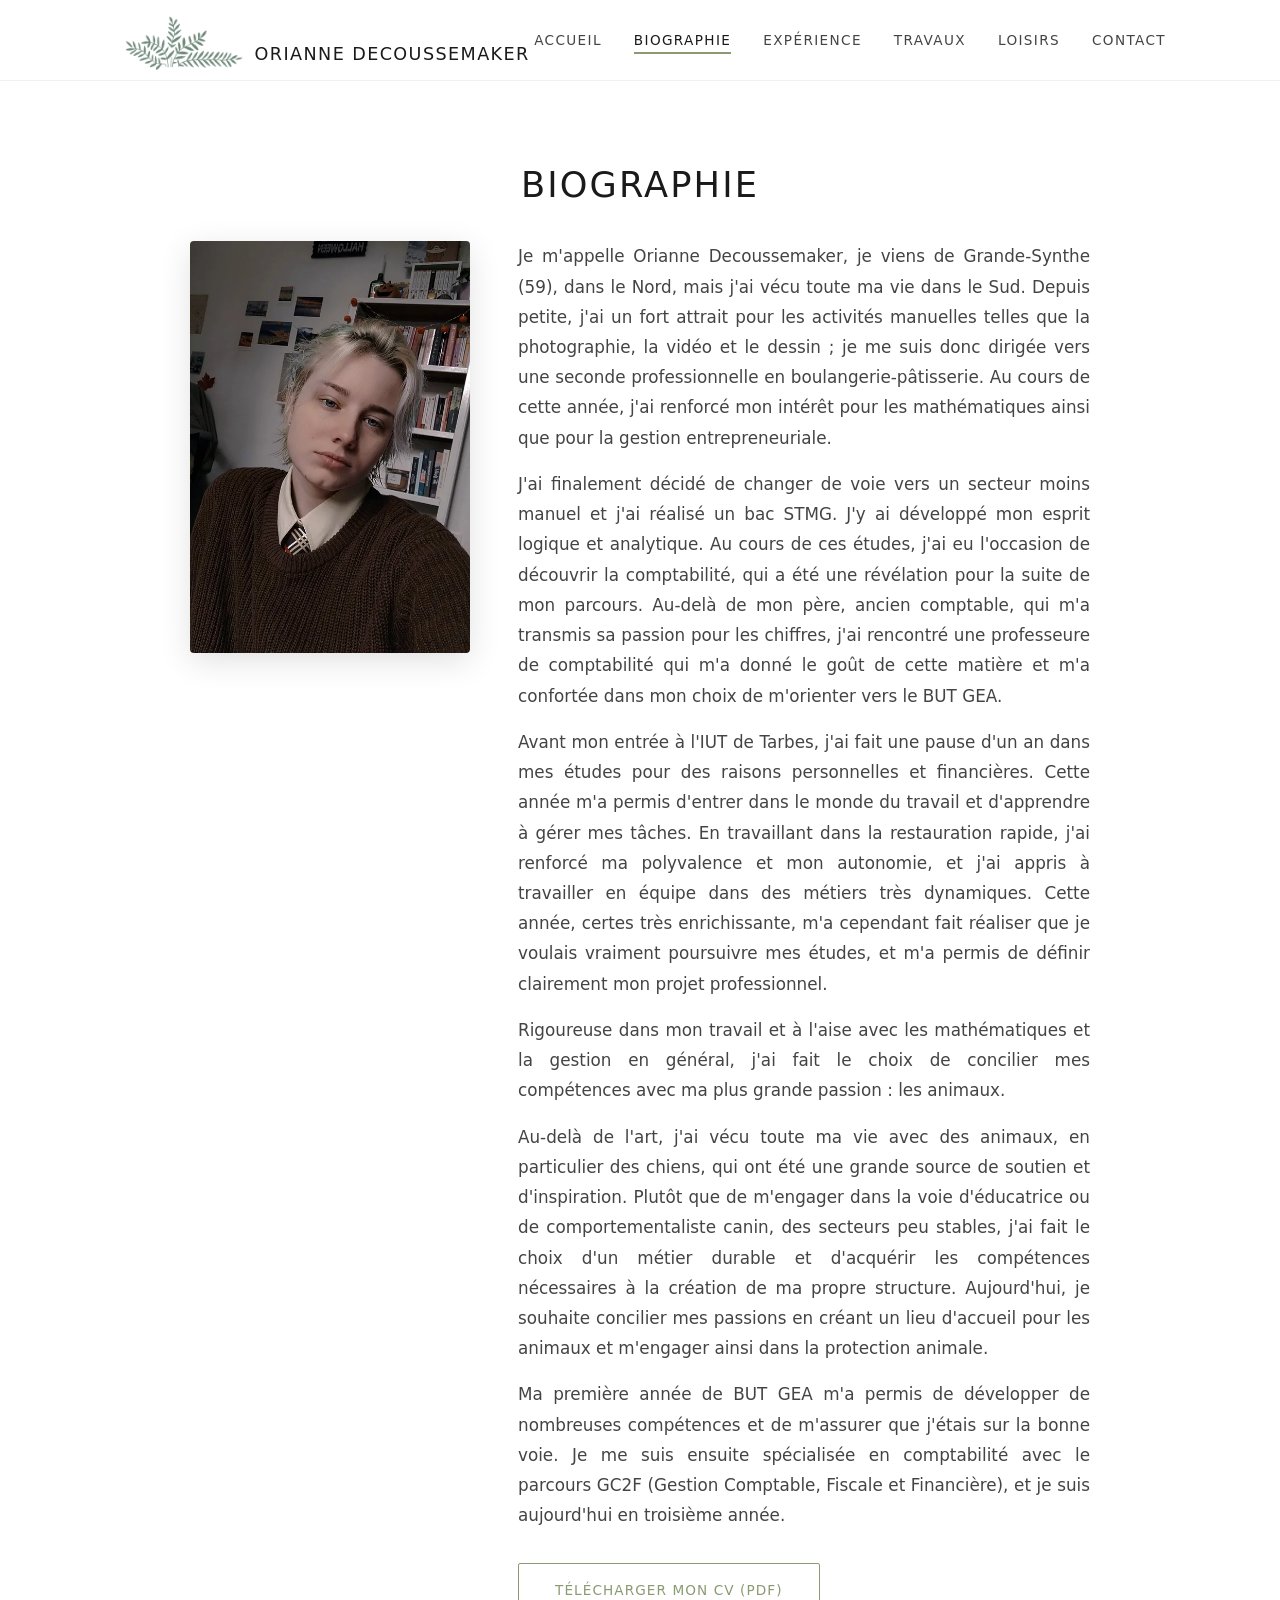
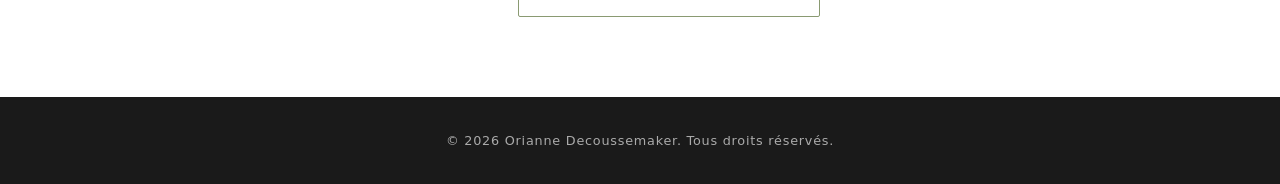
==== biographie.html @ 06bbc0cc "Restructuration du site, nouveaux textes Travaux et images optimisées - Navigation : Accueil, Biogra" ====
<!DOCTYPE html>
<html lang="fr">
<head>
  <meta charset="UTF-8">
  <meta name="viewport" content="width=device-width, initial-scale=1.0">
  <title>Biographie — Orianne Decoussemaker</title>
  <meta name="description" content="Parcours scolaire et professionnel d'Orianne Decoussemaker, étudiante en BUT GEA.">
  <link rel="icon" href="assets/images/feuille.webp" type="image/webp">
  <link rel="stylesheet" href="css/style.css">
</head>
<body>

  <nav class="navbar">
    <div class="container">
      <a href="index.html" class="logo"><img src="assets/images/feuille.webp" alt="" class="logo-leaf">Orianne Decoussemaker</a>
      <button class="menu-toggle" aria-label="Menu" aria-expanded="false">
        <span></span><span></span><span></span>
      </button>
      <ul class="nav-links">
        <li><a href="index.html">Accueil</a></li>
        <li><a href="biographie.html">Biographie</a></li>
        <li><a href="experience.html">Expérience</a></li>
        <li><a href="travaux.html">Travaux</a></li>
        <li><a href="loisirs.html">Loisirs</a></li>
        <li><a href="contact.html">Contact</a></li>
      </ul>
    </div>
  </nav>

  <main class="container">
    <section class="page-section">
      <h1 class="page-title">Biographie</h1>

      <div class="bio">
        <img src="assets/images/profil.webp" alt="Orianne Decoussemaker" class="bio-photo">
        <div class="bio-text">
          <p>
            Je m'appelle Orianne Decoussemaker, je viens de Grande-Synthe (59), dans le Nord,
            mais j'ai vécu toute ma vie dans le Sud. Depuis petite, j'ai un fort attrait pour
            les activités manuelles telles que la photographie, la vidéo et le dessin ; je me suis
            donc dirigée vers une seconde professionnelle en boulangerie-pâtisserie. Au cours de
            cette année, j'ai renforcé mon intérêt pour les mathématiques ainsi que pour la gestion
            entrepreneuriale.
          </p>
          <p>
            J'ai finalement décidé de changer de voie vers un secteur moins manuel et j'ai réalisé
            un bac STMG. J'y ai développé mon esprit logique et analytique. Au cours de ces études,
            j'ai eu l'occasion de découvrir la comptabilité, qui a été une révélation pour la suite
            de mon parcours. Au-delà de mon père, ancien comptable, qui m'a transmis sa passion pour
            les chiffres, j'ai rencontré une professeure de comptabilité qui m'a donné le goût
            de cette matière et m'a confortée dans mon choix de m'orienter vers le BUT GEA.
          </p>
          <p>
            Avant mon entrée à l'IUT de Tarbes, j'ai fait une pause d'un an dans mes études pour
            des raisons personnelles et financières. Cette année m'a permis d'entrer dans le monde
            du travail et d'apprendre à gérer mes tâches. En travaillant dans la restauration rapide,
            j'ai renforcé ma polyvalence et mon autonomie, et j'ai appris à travailler en équipe
            dans des métiers très dynamiques. Cette année, certes très enrichissante, m'a cependant
            fait réaliser que je voulais vraiment poursuivre mes études, et m'a permis de définir
            clairement mon projet professionnel.
          </p>
          <p>
            Rigoureuse dans mon travail et à l'aise avec les mathématiques et la gestion en général,
            j'ai fait le choix de concilier mes compétences avec ma plus grande passion :
            les animaux.
          </p>
          <p>
            Au-delà de l'art, j'ai vécu toute ma vie avec des animaux, en particulier des chiens,
            qui ont été une grande source de soutien et d'inspiration. Plutôt que de m'engager
            dans la voie d'éducatrice ou de comportementaliste canin, des secteurs peu stables,
            j'ai fait le choix d'un métier durable et d'acquérir les compétences nécessaires
            à la création de ma propre structure. Aujourd'hui, je souhaite concilier mes passions
            en créant un lieu d'accueil pour les animaux et m'engager ainsi dans la protection animale.
          </p>
          <p>
            Ma première année de BUT GEA m'a permis de développer de nombreuses compétences
            et de m'assurer que j'étais sur la bonne voie. Je me suis ensuite spécialisée
            en comptabilité avec le parcours GC2F (Gestion Comptable, Fiscale et Financière),
            et je suis aujourd'hui en troisième année.
          </p>
          <a href="assets/cv.pdf" class="btn" download>Télécharger mon CV (PDF)</a>
        </div>
      </div>
    </section>
  </main>

  <footer class="footer">
    <p>&copy; 2026 Orianne Decoussemaker. Tous droits réservés.</p>
  </footer>

  <script src="js/main.js"></script>
</body>
</html>
---- css/style.css ----
/* ===== Reset & Base ===== */
*,
*::before,
*::after {
  margin: 0;
  padding: 0;
  box-sizing: border-box;
}

:root {
  --color-bg: #fff;
  --color-text: #444;
  --color-heading: #1a1a1a;
  --color-accent: #8a9a72;
  --color-accent-light: #f3f5ef;
  --color-border: #eee;
  --color-white: #fff;
  --color-footer-bg: #1a1a1a;
  --color-footer-text: #aaa;
  --font-body: "Segoe UI", system-ui, -apple-system, sans-serif;
  --max-width: 1100px;
  --nav-height: 80px;
}

html {
  scroll-behavior: smooth;
}

body {
  font-family: var(--font-body);
  color: var(--color-text);
  background: var(--color-bg);
  line-height: 1.8;
  font-size: 15px;
  min-height: 100vh;
  display: flex;
  flex-direction: column;
  text-align: justify;
}

body > main {
  flex: 1;
  width: 100%;
}

img {
  max-width: 100%;
  height: auto;
  display: block;
}

a {
  color: var(--color-accent);
  text-decoration: none;
}

a:hover {
  text-decoration: underline;
}

h1, h2, h3 {
  color: var(--color-heading);
  line-height: 1.4;
}

/* ===== Navigation ===== */
.navbar {
  position: sticky;
  top: 0;
  z-index: 100;
  background: rgba(255, 255, 255, 0.97);
  backdrop-filter: blur(8px);
  border-bottom: none;
  height: var(--nav-height);
  box-shadow: 0 1px 0 rgba(0, 0, 0, 0.06);
}

.navbar .container {
  max-width: var(--max-width);
  margin: 0 auto;
  padding: 0 24px;
  display: flex;
  align-items: center;
  justify-content: space-between;
  height: 100%;
}

.navbar .logo {
  font-size: 1.1rem;
  font-weight: 400;
  letter-spacing: 0.08em;
  text-transform: uppercase;
  color: var(--color-heading);
  white-space: nowrap;
  display: flex;
  align-items: flex-end;
  gap: 0;
  position: relative;
}

.navbar .logo:hover {
  text-decoration: none;
}

.logo-leaf {
  height: 70px;
  width: auto;
  flex-shrink: 0;
  margin-right: 4px;
  margin-bottom: -8px;
}

.nav-links {
  display: flex;
  list-style: none;
  gap: 32px;
}

.nav-links a {
  color: var(--color-text);
  font-size: 0.85rem;
  font-weight: 400;
  letter-spacing: 0.1em;
  text-transform: uppercase;
  transition: color 0.3s;
  position: relative;
  padding-bottom: 4px;
}

.nav-links a::after {
  content: "";
  position: absolute;
  left: 0;
  bottom: -2px;
  width: 0;
  height: 2px;
  background: var(--color-accent);
  transition: width 0.3s;
}

.nav-links a:hover::after,
.nav-links a.active::after {
  width: 100%;
}

.nav-links a:hover,
.nav-links a.active {
  color: var(--color-heading);
  text-decoration: none;
}

.menu-toggle {
  display: none;
  background: none;
  border: none;
  cursor: pointer;
  padding: 8px;
}

.menu-toggle span {
  display: block;
  width: 24px;
  height: 2px;
  background: var(--color-heading);
  margin: 6px 0;
  transition: transform 0.3s, opacity 0.3s;
}

/* ===== Main Content ===== */
.container {
  max-width: var(--max-width);
  margin: 0 auto;
  padding: 0 24px;
}

.page-section {
  padding: 80px 0;
}

.page-title {
  font-size: 2.2rem;
  font-weight: 300;
  letter-spacing: 0.06em;
  text-transform: uppercase;
  margin-bottom: 16px;
  text-align: center !important;
  color: var(--color-heading);
}

.page-intro {
  text-align: center !important;
  font-size: 1rem;
  color: #777;
  margin-bottom: 48px;
  font-weight: 400;
  letter-spacing: 0.03em;
}

/* ===== Hero Banner ===== */
.hero-banner {
  width: 100%;
  height: 50vh;
  min-height: 300px;
  max-height: 500px;
  overflow: hidden;
}

.hero-banner-img {
  width: 100%;
  height: 100%;
  object-fit: cover;
  object-position: center 40%;
}

/* ===== Accueil / Profil ===== */
.hero {
  display: flex;
  flex-direction: column;
  align-items: center;
  text-align: center !important;
  padding: 80px 0 60px;
  gap: 32px;
}

.hero-photo {
  width: 320px;
  height: 320px;
  border-radius: 50%;
  object-fit: cover;
  border: 5px solid var(--color-white);
  box-shadow: 0 8px 32px rgba(0, 0, 0, 0.12);
}

.hero-text h1 {
  font-size: 2.8rem;
  font-weight: 300;
  letter-spacing: 0.04em;
  text-transform: uppercase;
  margin-bottom: 12px;
}

.hero-text .subtitle {
  font-size: 1.1rem;
  color: var(--color-accent);
  margin-bottom: 28px;
  font-weight: 400;
  letter-spacing: 0.06em;
  text-transform: uppercase;
}

.hero-text p {
  max-width: 640px;
  margin: 0 auto 16px;
  font-size: 1.05rem;
  line-height: 1.8;
}

/* ===== Accueil — Catégories ===== */
.categories {
  display: grid;
  grid-template-columns: repeat(auto-fit, minmax(220px, 1fr));
  gap: 24px;
  padding-bottom: 80px;
}

.category-card {
  display: block;
  background: var(--color-white);
  border-radius: 4px;
  overflow: hidden;
  box-shadow: 0 2px 12px rgba(0, 0, 0, 0.06);
  color: var(--color-text);
  text-align: center;
  transition: transform 0.3s, box-shadow 0.3s;
  animation: fadeInUp 0.6s ease backwards;
}

.category-card:hover {
  transform: translateY(-4px);
  box-shadow: 0 8px 32px rgba(0, 0, 0, 0.1);
  text-decoration: none;
}

.category-card-img {
  width: 100%;
  height: 180px;
  object-fit: cover;
}

.category-card-body {
  padding: 20px;
}

.category-card-body h2 {
  font-size: 1.1rem;
  font-weight: 400;
  letter-spacing: 0.08em;
  text-transform: uppercase;
  margin-bottom: 8px;
}

.category-card-body p {
  font-size: 0.9rem;
  line-height: 1.6;
  color: #666;
}

/* ===== Biographie ===== */
.bio {
  display: grid;
  grid-template-columns: 280px 1fr;
  gap: 48px;
  align-items: start;
  max-width: 900px;
  margin: 32px auto 0;
}

.bio-photo {
  width: 100%;
  border-radius: 4px;
  box-shadow: 0 8px 32px rgba(0, 0, 0, 0.12);
}

.bio-text p {
  font-size: 1.05rem;
  margin-bottom: 16px;
}

.bio-text .btn {
  margin-top: 16px;
}

/* ===== Loisirs — Sections empilées ===== */
.loisir-section {
  display: grid;
  grid-template-columns: 1fr 1fr;
  gap: 48px;
  align-items: center;
  padding: 64px 0;
  border-bottom: 1px solid var(--color-border);
  animation: fadeInUp 0.6s ease backwards;
}

.loisir-section:last-child {
  border-bottom: none;
}

.loisir-section:nth-child(2) { animation-delay: 0.1s; }
.loisir-section:nth-child(3) { animation-delay: 0.2s; }
.loisir-section:nth-child(4) { animation-delay: 0.3s; }

.loisir-section--reverse .loisir-content {
  order: 2;
}

.loisir-section--reverse .loisir-gallery-wrap {
  order: 1;
}

.loisir-content h3 {
  font-size: 1.6rem;
  font-weight: 300;
  letter-spacing: 0.04em;
  text-transform: uppercase;
  margin-bottom: 20px;
  color: var(--color-heading);
}

.loisir-content p {
  font-size: 1rem;
  line-height: 1.8;
  color: #555;
  margin-bottom: 12px;
}

/* ===== Auto Carousel (sous titre Loisirs) ===== */
.auto-carousel {
  width: 100%;
  max-width: 600px;
  margin: 0 auto 48px;
  overflow: hidden;
  border-radius: 6px;
  position: relative;
}

.auto-carousel-track {
  display: flex;
  transition: transform 0.8s ease;
}

.auto-carousel-img {
  width: 100%;
  height: 350px;
  object-fit: cover;
  flex-shrink: 0;
}

.carousel-arrow {
  position: absolute;
  top: 50%;
  transform: translateY(-50%);
  z-index: 10;
  background: rgba(255, 255, 255, 0.75);
  border: none;
  width: 40px;
  height: 40px;
  border-radius: 50%;
  font-size: 1.2rem;
  color: var(--color-heading);
  cursor: pointer;
  transition: background 0.3s;
  display: flex;
  align-items: center;
  justify-content: center;
}

.carousel-arrow:hover {
  background: rgba(255, 255, 255, 0.95);
}

.carousel-arrow--left {
  left: 12px;
}

.carousel-arrow--right {
  right: 12px;
}

/* ===== Mini-galerie inclinée ===== */
.tilted-gallery {
  display: flex;
  flex-wrap: wrap;
  justify-content: center;
  gap: 16px;
  padding: 64px 0 32px;
  border-top: 1px solid var(--color-border);
  margin-top: 48px;
}

.tilted-gallery img {
  width: 120px;
  height: 90px;
  object-fit: cover;
  border-radius: 4px;
  box-shadow: 0 3px 12px rgba(0, 0, 0, 0.12);
  transition: transform 0.3s;
}

.tilted-gallery img:nth-child(odd) {
  transform: rotate(-3deg);
}

.tilted-gallery img:nth-child(even) {
  transform: rotate(3deg);
}

.tilted-gallery img:nth-child(3n) {
  transform: rotate(-5deg);
}

.tilted-gallery img:nth-child(4n) {
  transform: rotate(4deg);
}

/* ===== Gallery (Loisirs) ===== */
.gallery-main {
  width: 100%;
  aspect-ratio: 4 / 3;
  overflow: hidden;
  border-radius: 4px;
}

.gallery-main-img {
  width: 100%;
  height: 100%;
  object-fit: cover;
  transition: opacity 0.4s;
  cursor: pointer;
}

.gallery-thumbs {
  display: flex;
  gap: 8px;
  margin-top: 12px;
}

.gallery-thumb {
  width: 64px;
  height: 64px;
  object-fit: cover;
  border-radius: 4px;
  cursor: pointer;
  opacity: 0.5;
  transition: opacity 0.3s;
}

.gallery-thumb.active,
.gallery-thumb:hover {
  opacity: 1;
}

.gallery-counter {
  text-align: center !important;
  margin-top: 8px;
  font-size: 0.85rem;
  color: #999;
  letter-spacing: 0.1em;
}

/* ===== Travaux ===== */
.travaux-intro {
  text-align: center !important;
  max-width: 720px;
  margin: 0 auto 40px;
  font-size: 0.95rem;
  line-height: 1.8;
  color: #666;
}

.section-subtitle {
  font-size: 1.3rem;
  font-weight: 300;
  letter-spacing: 0.06em;
  text-transform: uppercase;
  margin-top: 64px;
  margin-bottom: 32px;
  padding-bottom: 12px;
  border-bottom: 1px solid #ddd;
  color: var(--color-heading);
}

.travaux-grid {
  display: grid;
  grid-template-columns: repeat(auto-fit, minmax(min(100%, 440px), 1fr));
  gap: 32px;
}

.travail-card {
  background: var(--color-white);
  border-radius: 4px;
  overflow: hidden;
  border: none;
  box-shadow: 0 2px 12px rgba(0, 0, 0, 0.06);
  transition: transform 0.3s, box-shadow 0.3s;
  animation: fadeInUp 0.6s ease backwards;
}

.travail-card:hover {
  transform: translateY(-4px);
  box-shadow: 0 8px 32px rgba(0, 0, 0, 0.1);
}

.travail-card-img {
  width: 100%;
  height: 240px;
  object-fit: cover;
  transition: transform 0.4s;
  cursor: pointer;
}

.travail-card:hover .travail-card-img {
  transform: scale(1.03);
}

.travail-card-body {
  padding: 28px 24px;
  text-align: left;
}

.travail-card-body h3 {
  font-size: 1.15rem;
  font-weight: 600;
  margin-bottom: 12px;
  letter-spacing: 0.02em;
}

.travail-card-body p {
  font-size: 0.92rem;
  line-height: 1.7;
  color: #555;
  margin-bottom: 12px;
}

.travail-card-body .travail-card-meta {
  font-size: 0.8rem;
  letter-spacing: 0.06em;
  text-transform: uppercase;
  color: var(--color-accent);
  margin-top: -6px;
}

.travail-card-body .travail-recul {
  background: var(--color-accent-light);
  border-left: 3px solid var(--color-accent);
  padding: 12px 16px;
  font-style: italic;
}

.btn-small {
  display: inline-block;
  margin-top: 16px;
  padding: 10px 24px;
  background: transparent;
  color: var(--color-accent);
  border: 1.5px solid var(--color-accent);
  border-radius: 2px;
  font-size: 0.8rem;
  font-weight: 500;
  letter-spacing: 0.08em;
  text-transform: uppercase;
  transition: background 0.3s, color 0.3s;
}

.btn-small:hover {
  background: var(--color-accent);
  color: var(--color-white);
  text-decoration: none;
}

/* ===== Contact ===== */
.contact-section {
  text-align: center !important;
  max-width: 600px;
  margin: 0 auto;
}

.contact-section p {
  margin-bottom: 24px;
  font-size: 1.05rem;
}

.contact-email {
  display: inline-block;
  font-size: 1rem;
  font-weight: 500;
  color: var(--color-accent);
  padding: 14px 36px;
  border: 1.5px solid var(--color-accent);
  border-radius: 2px;
  letter-spacing: 0.04em;
  transition: background 0.3s, color 0.3s;
}

.contact-email:hover {
  background: var(--color-accent);
  color: var(--color-white);
  text-decoration: none;
}

/* ===== Boutons ===== */
.btn {
  display: inline-block;
  padding: 14px 36px;
  background: transparent;
  color: var(--color-accent);
  border: 1.5px solid var(--color-accent);
  border-radius: 2px;
  font-size: 0.85rem;
  font-weight: 500;
  letter-spacing: 0.08em;
  text-transform: uppercase;
  transition: background 0.3s, color 0.3s;
}

.btn:hover {
  background: var(--color-accent);
  color: var(--color-white);
  text-decoration: none;
}

/* ===== Lightbox ===== */
.lightbox {
  position: fixed;
  inset: 0;
  background: rgba(0, 0, 0, 0.85);
  display: flex;
  align-items: center;
  justify-content: center;
  z-index: 1000;
  cursor: zoom-out;
  animation: fadeIn 0.3s;
}

.lightbox img {
  max-width: 90vw;
  max-height: 90vh;
  object-fit: contain;
  border-radius: 4px;
}

/* ===== Footer ===== */
.footer {
  background: var(--color-footer-bg);
  color: var(--color-footer-text);
  text-align: center !important;
  padding: 32px 24px;
  font-size: 0.8rem;
  letter-spacing: 0.06em;
  margin-top: 0;
}

/* ===== Animations ===== */
@keyframes fadeInUp {
  from {
    opacity: 0;
    transform: translateY(20px);
  }
}

@keyframes fadeIn {
  from { opacity: 0; }
  to { opacity: 1; }
}

/* ===== Responsive ===== */
@media (max-width: 1080px) {
  .menu-toggle {
    display: block;
  }

  .nav-links {
    display: none;
    flex-direction: column;
    position: absolute;
    top: var(--nav-height);
    left: 0;
    right: 0;
    background: var(--color-white);
    border-bottom: 1px solid var(--color-border);
    padding: 16px 24px;
    gap: 16px;
  }

  .nav-links.open {
    display: flex;
  }
}

@media (max-width: 768px) {
  .navbar .logo {
    white-space: normal;
    font-size: 0.95rem;
    padding-right: 8px;
  }

  .logo-leaf {
    height: 52px;
    margin-bottom: -4px;
  }

  .hero {
    padding: 48px 0 40px;
  }

  .hero-photo {
    width: 220px;
    height: 220px;
  }

  .hero-text h1 {
    font-size: 1.8rem;
  }

  .hero-banner {
    height: 35vh;
    min-height: 200px;
  }

  .page-title {
    font-size: 1.6rem;
  }

  .bio {
    grid-template-columns: 1fr;
    gap: 32px;
  }

  .bio-photo {
    max-width: 280px;
    margin: 0 auto;
  }

  .loisir-section {
    grid-template-columns: 1fr;
    gap: 24px;
    padding: 40px 0;
  }

  .loisir-section--reverse .loisir-content,
  .loisir-section--reverse .loisir-gallery-wrap {
    order: unset;
  }

  .travaux-grid {
    grid-template-columns: 1fr;
  }

  .auto-carousel-img {
    height: 220px;
  }

  .carousel-arrow {
    width: 32px;
    height: 32px;
    font-size: 1rem;
  }

  .carousel-arrow--left {
    left: 6px;
  }

  .carousel-arrow--right {
    right: 6px;
  }

  .tilted-gallery img {
    width: 90px;
    height: 68px;
  }

  .tilted-gallery {
    gap: 10px;
  }
}
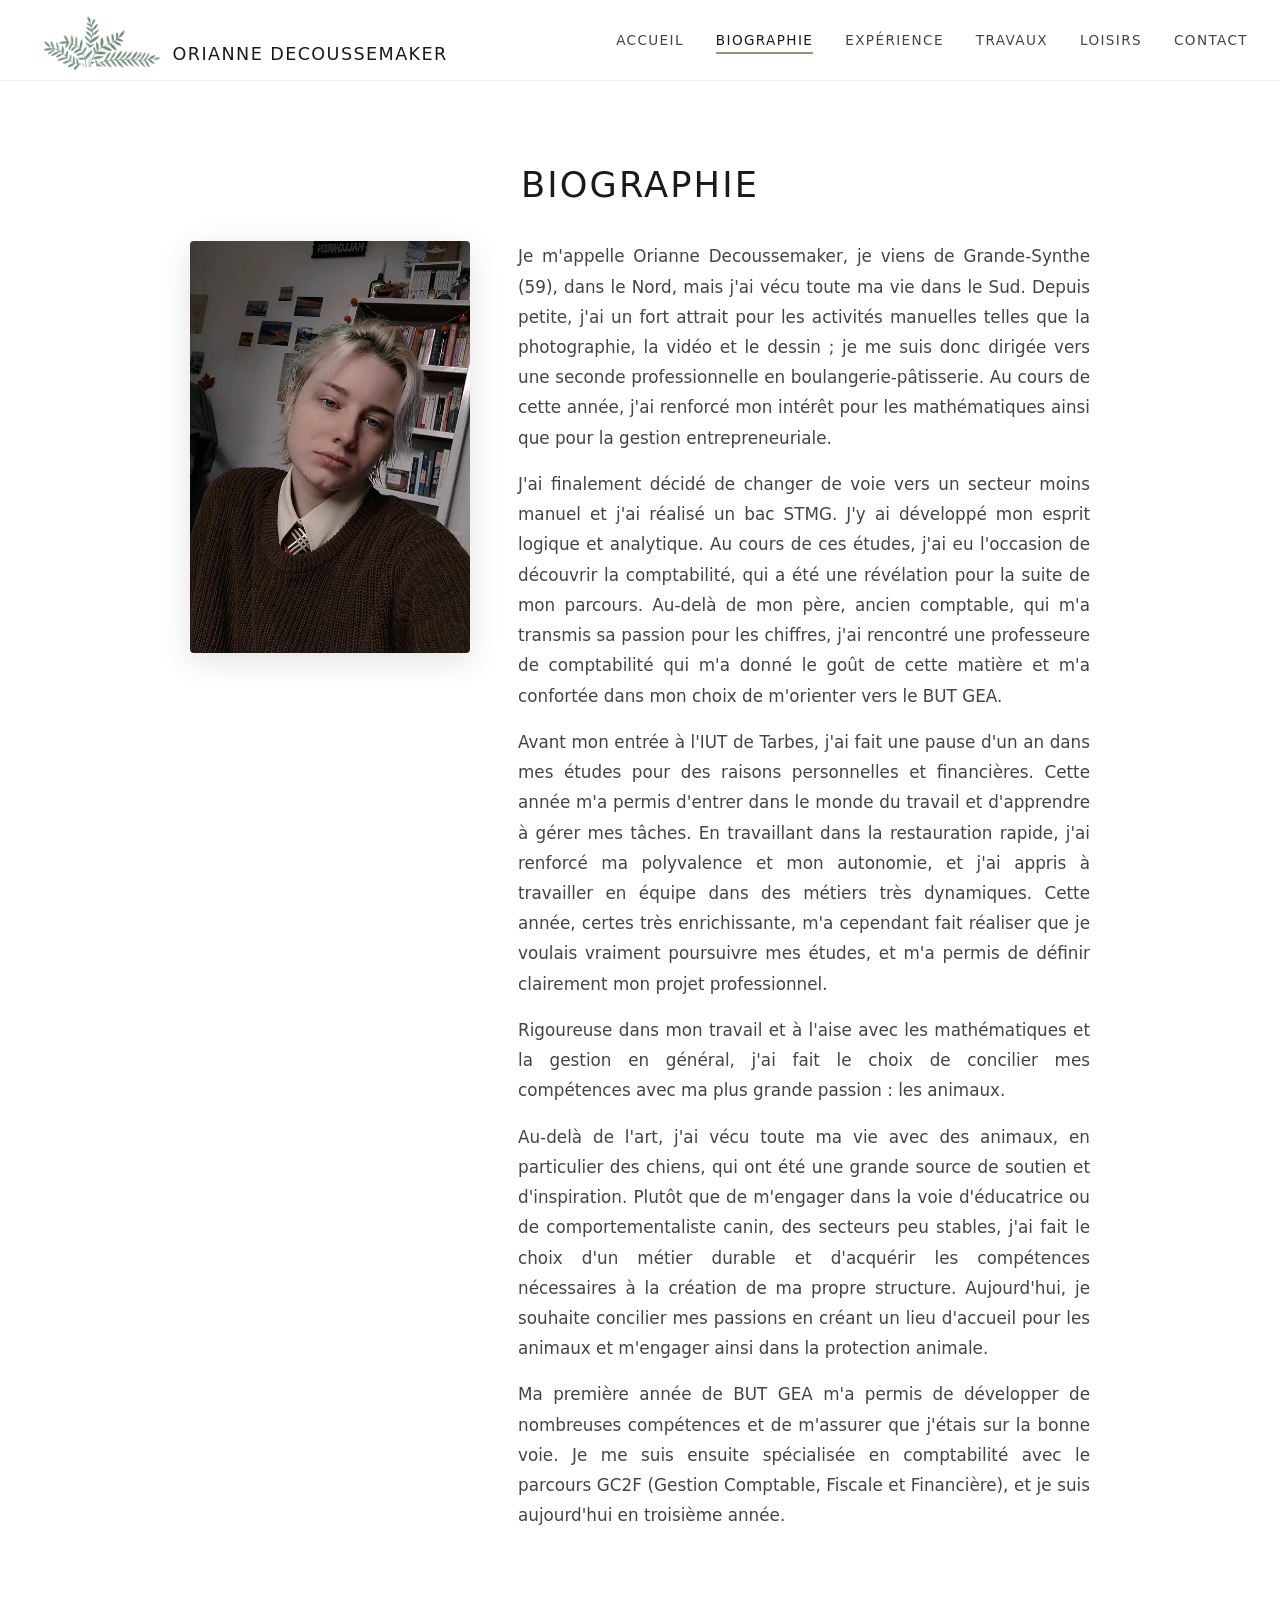
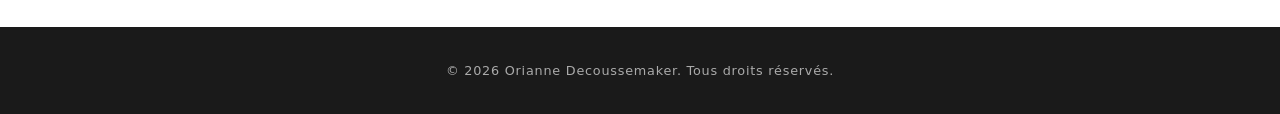
==== commit b42bc2d3: "Ajustements : CV dans Expérience, photo ronde à l'accueil, cadrages, menu - CV : bouton retiré de Bi" ====
--- a/biographie.html
+++ b/biographie.html
@@ -78,7 +78,6 @@
             en comptabilité avec le parcours GC2F (Gestion Comptable, Fiscale et Financière),
             et je suis aujourd'hui en troisième année.
           </p>
-          <a href="assets/cv.pdf" class="btn" download>Télécharger mon CV (PDF)</a>
         </div>
       </div>
     </section>
--- a/css/style.css
+++ b/css/style.css
@@ -76,12 +76,13 @@
 }
 
 .navbar .container {
-  max-width: var(--max-width);
+  max-width: 1400px;
   margin: 0 auto;
-  padding: 0 24px;
+  padding: 0 32px;
   display: flex;
   align-items: center;
   justify-content: space-between;
+  gap: 48px;
   height: 100%;
 }
 
@@ -92,6 +93,7 @@
   text-transform: uppercase;
   color: var(--color-heading);
   white-space: nowrap;
+  flex-shrink: 0;
   display: flex;
   align-items: flex-end;
   gap: 0;
@@ -326,8 +328,61 @@
   margin-bottom: 16px;
 }
 
-.bio-text .btn {
+.cv-download {
+  text-align: center;
   margin-top: 16px;
+}
+
+/* ===== Expérience ===== */
+.timeline {
+  max-width: 760px;
+  margin: 0 auto;
+  border-left: 2px solid var(--color-accent);
+  padding-left: 32px;
+  text-align: left;
+}
+
+.timeline-item {
+  position: relative;
+  padding-bottom: 40px;
+  animation: fadeInUp 0.6s ease backwards;
+}
+
+.timeline-item::before {
+  content: "";
+  position: absolute;
+  left: -40px;
+  top: 6px;
+  width: 14px;
+  height: 14px;
+  border-radius: 50%;
+  background: var(--color-white);
+  border: 2px solid var(--color-accent);
+}
+
+.timeline-date {
+  font-size: 0.8rem;
+  letter-spacing: 0.06em;
+  text-transform: uppercase;
+  color: var(--color-accent);
+}
+
+.timeline-item h2 {
+  font-size: 1.15rem;
+  font-weight: 600;
+  margin: 4px 0;
+}
+
+.timeline-place {
+  font-size: 0.92rem;
+  color: #777;
+  margin-bottom: 8px;
+}
+
+.timeline-item ul {
+  padding-left: 20px;
+  font-size: 0.95rem;
+  color: #555;
 }
 
 /* ===== Loisirs — Sections empilées ===== */
@@ -364,6 +419,14 @@
   text-transform: uppercase;
   margin-bottom: 20px;
   color: var(--color-heading);
+}
+
+.loisir-icon {
+  display: inline-block;
+  height: 1.4em;
+  width: auto;
+  vertical-align: middle;
+  margin-left: 8px;
 }
 
 .loisir-content p {
@@ -478,8 +541,18 @@
   cursor: pointer;
 }
 
+.gallery-main--contain {
+  background: var(--color-accent-light);
+}
+
+.gallery-main--contain .gallery-main-img {
+  object-fit: contain;
+  object-position: center !important;
+}
+
 .gallery-thumbs {
   display: flex;
+  flex-wrap: wrap;
   gap: 8px;
   margin-top: 12px;
 }
@@ -531,7 +604,7 @@
 
 .travaux-grid {
   display: grid;
-  grid-template-columns: repeat(auto-fit, minmax(min(100%, 440px), 1fr));
+  grid-template-columns: repeat(auto-fill, minmax(min(100%, 440px), 1fr));
   gap: 32px;
 }
 
@@ -556,6 +629,11 @@
   object-fit: cover;
   transition: transform 0.4s;
   cursor: pointer;
+}
+
+.travail-card-img--contain {
+  object-fit: contain;
+  background: var(--color-white);
 }
 
 .travail-card:hover .travail-card-img {
@@ -713,7 +791,7 @@
 }
 
 /* ===== Responsive ===== */
-@media (max-width: 1080px) {
+@media (max-width: 1180px) {
   .menu-toggle {
     display: block;
   }
@@ -737,8 +815,14 @@
 }
 
 @media (max-width: 768px) {
+  .navbar .container {
+    padding: 0 24px;
+    gap: 16px;
+  }
+
   .navbar .logo {
     white-space: normal;
+    flex-shrink: 1;
     font-size: 0.95rem;
     padding-right: 8px;
   }
